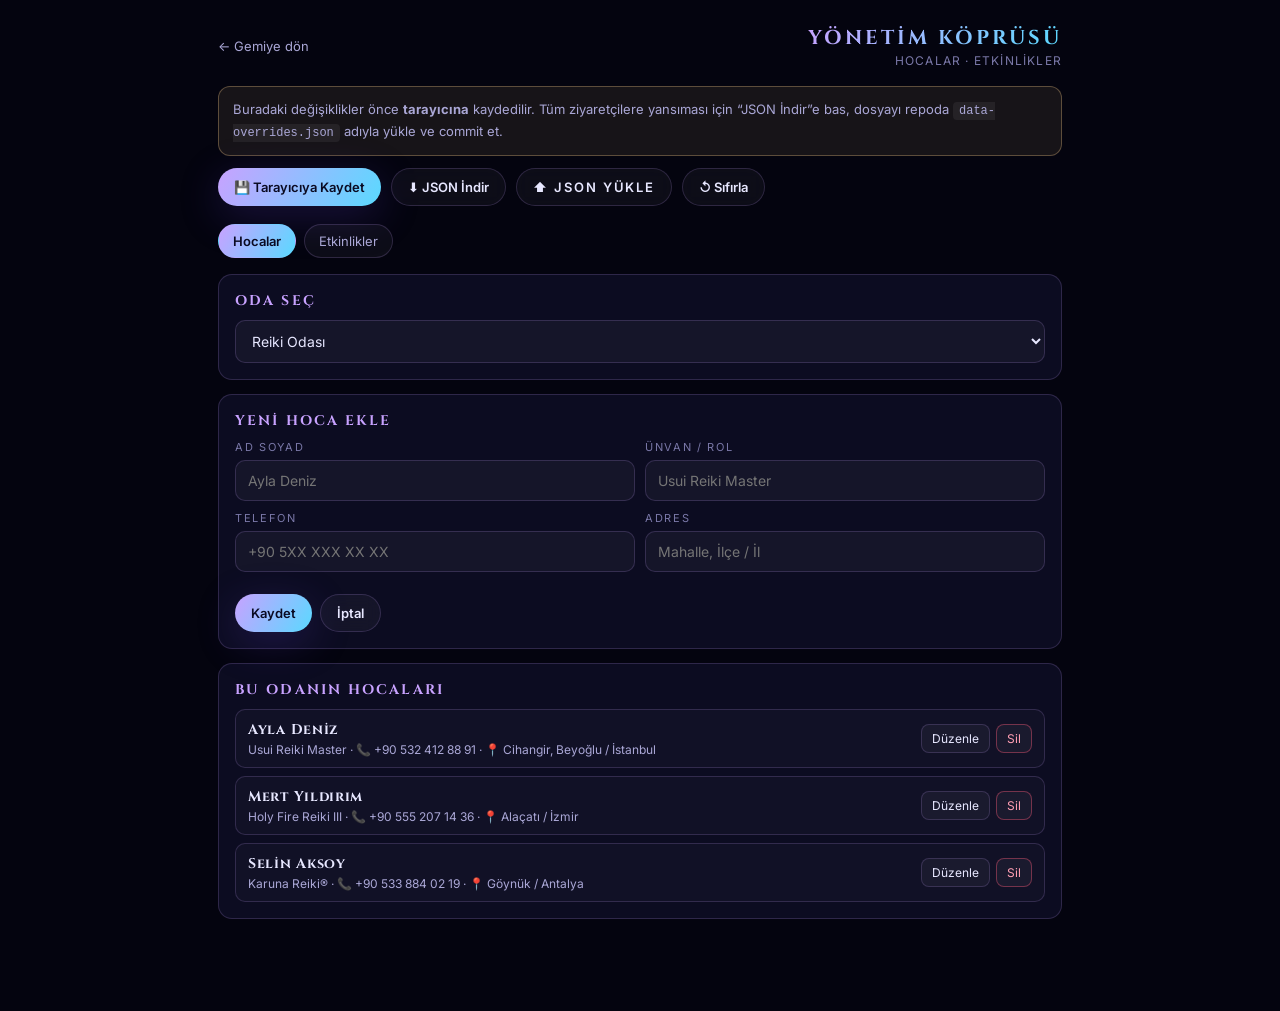
==== admin.html @ c4960a3a "Yonetim panosu: hocalari ve etkinlikleri tarayicidan yonet - admin.html: hocalar (oda bazinda) + etk" ====
<!DOCTYPE html>
<html lang="tr">
<head>
  <meta charset="UTF-8" />
  <meta name="viewport" content="width=device-width, initial-scale=1.0" />
  <meta name="theme-color" content="#06061a" />
  <title>Kozmik Gemi · Kaptan Köprüsü Yönetim</title>
  <link rel="stylesheet" href="styles.css" />
  <link href="https://fonts.googleapis.com/css2?family=Cinzel:wght@400;600;700&family=Inter:wght@300;400;500;600&display=swap" rel="stylesheet">
  <style>
    body { padding-bottom: 40px; }
    .admin-shell { max-width: 880px; margin: 0 auto; padding: 24px 18px 40px; }
    .admin-head { display: flex; align-items: center; gap: 14px; margin-bottom: 18px; }
    .admin-head h1 { font-size: 20px; letter-spacing: .15em; background: linear-gradient(120deg, var(--accent), var(--accent-2)); -webkit-background-clip: text; background-clip: text; color: transparent; }
    .admin-sub { color: var(--ink-mute); font-size: 12px; margin-top: 2px; letter-spacing: .1em; text-transform: uppercase; }
    .tabs { display: flex; gap: 8px; flex-wrap: wrap; margin-bottom: 16px; }
    .tabs button { background: rgba(255,255,255,0.04); border: 1px solid var(--line); color: var(--ink-dim); padding: 8px 14px; border-radius: 999px; font-size: 13px; cursor: pointer; }
    .tabs button.active { background: linear-gradient(120deg, var(--accent), var(--accent-2)); color: #0a0a22; border-color: transparent; font-weight: 600; }
    .panel { display: none; }
    .panel.active { display: block; }
    .card { background: var(--card); border: 1px solid var(--line); border-radius: var(--r-md); padding: 16px; margin-bottom: 14px; }
    .card h3 { font-family: 'Cinzel', serif; font-size: 14px; letter-spacing: .15em; text-transform: uppercase; color: var(--accent); margin-bottom: 10px; }
    .grid { display: grid; gap: 10px; }
    @media (min-width: 640px) { .grid.cols-2 { grid-template-columns: 1fr 1fr; } .grid.cols-3 { grid-template-columns: 2fr 2fr 1fr; } }
    label { display: block; font-size: 11px; letter-spacing: .15em; text-transform: uppercase; color: var(--ink-mute); margin-bottom: 6px; }
    input, select, textarea { width: 100%; background: rgba(255,255,255,0.04); border: 1px solid var(--line); color: var(--ink); padding: 11px 12px; border-radius: 10px; font-family: inherit; font-size: 14px; outline: none; }
    input:focus, select:focus, textarea:focus { border-color: var(--accent); }
    textarea { resize: vertical; min-height: 70px; }
    .row-actions { display: flex; gap: 8px; flex-wrap: wrap; margin-top: 12px; }
    .row-actions .btn { padding: 10px 16px; font-size: 13px; }
    .row-actions .btn.danger { background: rgba(255, 90, 120, 0.12); color: #ff9eb3; border: 1px solid rgba(255, 90, 120, 0.4); }
    .row-actions .btn.danger:hover { background: rgba(255, 90, 120, 0.2); }
    .list { display: flex; flex-direction: column; gap: 8px; }
    .item { display: grid; grid-template-columns: 1fr auto; gap: 10px; align-items: center; padding: 10px 12px; background: rgba(255,255,255,0.025); border: 1px solid var(--line); border-radius: 10px; }
    .item h6 { margin: 0; font-size: 14px; color: var(--ink); font-family: 'Cinzel', serif; letter-spacing: .05em; }
    .item .meta { color: var(--ink-dim); font-size: 12px; margin-top: 3px; }
    .item .ctl { display: flex; gap: 6px; }
    .ctl button { padding: 6px 10px; font-size: 12px; border-radius: 8px; background: rgba(255,255,255,0.04); border: 1px solid var(--line); color: var(--ink); cursor: pointer; }
    .ctl button:hover { background: rgba(255,255,255,0.08); }
    .ctl button.danger { color: #ff9eb3; border-color: rgba(255,90,120,0.4); }
    .toolbar { display: flex; gap: 10px; flex-wrap: wrap; margin: 12px 0 18px; }
    .toolbar .btn { padding: 10px 16px; font-size: 13px; }
    .hint { background: rgba(255, 210, 138, 0.08); border: 1px solid rgba(255, 210, 138, 0.3); color: var(--ink-dim); padding: 12px 14px; border-radius: 12px; font-size: 13px; line-height: 1.6; }
    .hint code { background: rgba(255,255,255,0.06); padding: 2px 6px; border-radius: 4px; font-size: 12px; }
    .toast { position: fixed; bottom: 20px; left: 50%; transform: translateX(-50%); background: linear-gradient(120deg, var(--accent), var(--accent-2)); color: #0a0a22; padding: 10px 18px; border-radius: 999px; font-weight: 600; font-size: 13px; box-shadow: var(--shadow); opacity: 0; transition: opacity .2s, transform .2s; pointer-events: none; z-index: 100; }
    .toast.show { opacity: 1; transform: translate(-50%, -8px); }
    .empty { color: var(--ink-mute); text-align: center; padding: 20px; font-size: 13px; }
    a.back { color: var(--ink-dim); text-decoration: none; font-size: 13px; }
  </style>
</head>
<body>
  <canvas id="starfield" aria-hidden="true"></canvas>
  <div class="nebula" aria-hidden="true"></div>

  <div class="admin-shell">
    <div class="admin-head">
      <a class="back" href="index.html">← Gemiye dön</a>
      <div style="margin-left:auto;text-align:right">
        <h1>YÖNETİM KÖPRÜSÜ</h1>
        <div class="admin-sub">Hocalar · Etkinlikler</div>
      </div>
    </div>

    <div class="hint">
      Buradaki değişiklikler önce <strong>tarayıcına</strong> kaydedilir. Tüm ziyaretçilere yansıması için “JSON İndir”e bas, dosyayı repoda <code>data-overrides.json</code> adıyla yükle ve commit et.
    </div>

    <div class="toolbar">
      <button class="btn primary" id="saveLocal">💾 Tarayıcıya Kaydet</button>
      <button class="btn ghost" id="exportJson">⬇ JSON İndir</button>
      <label class="btn ghost" style="cursor:pointer;margin:0">
        ⬆ JSON Yükle <input id="importJson" type="file" accept="application/json" style="display:none" />
      </label>
      <button class="btn ghost" id="resetAll">↺ Sıfırla</button>
    </div>

    <div class="tabs">
      <button data-tab="teachers" class="active">Hocalar</button>
      <button data-tab="events">Etkinlikler</button>
    </div>

    <!-- Teachers panel -->
    <section class="panel active" id="panel-teachers">
      <div class="card">
        <h3>Oda Seç</h3>
        <select id="roomPick"></select>
      </div>

      <div class="card">
        <h3 id="teacherFormTitle">Yeni Hoca Ekle</h3>
        <form id="teacherForm" class="grid cols-2">
          <input type="hidden" id="tIndex" value="-1" />
          <div><label>Ad Soyad</label><input id="tName" required placeholder="Ayla Deniz" /></div>
          <div><label>Ünvan / Rol</label><input id="tRole" required placeholder="Usui Reiki Master" /></div>
          <div><label>Telefon</label><input id="tPhone" required placeholder="+90 5XX XXX XX XX" /></div>
          <div><label>Adres</label><input id="tAddr" required placeholder="Mahalle, İlçe / İl" /></div>
          <div class="row-actions" style="grid-column:1/-1">
            <button type="submit" class="btn primary">Kaydet</button>
            <button type="button" class="btn ghost" id="tCancel">İptal</button>
          </div>
        </form>
      </div>

      <div class="card">
        <h3>Bu Odanın Hocaları</h3>
        <div class="list" id="teachersList"></div>
      </div>
    </section>

    <!-- Events panel -->
    <section class="panel" id="panel-events">
      <div class="card">
        <h3 id="eventFormTitle">Yeni Etkinlik Ekle</h3>
        <form id="eventForm" class="grid cols-2">
          <input type="hidden" id="eId" value="" />
          <div><label>Başlık</label><input id="eTitle" required placeholder="Dolunay Gong Banyosu" /></div>
          <div><label>Oda</label><select id="eRoom" required></select></div>
          <div><label>Tarih · Saat</label><input id="eDate" type="datetime-local" required /></div>
          <div><label>Etiket</label><input id="eTag" required placeholder="Ses Şifası" /></div>
          <div style="grid-column:1/-1"><label>Yer</label><input id="eWhere" required placeholder="İstanbul · Kuzguncuk Bahçe" /></div>
          <div style="grid-column:1/-1"><label>Hoca</label><input id="eTeacher" required placeholder="Aslı Tunç" /></div>
          <div class="row-actions" style="grid-column:1/-1">
            <button type="submit" class="btn primary">Kaydet</button>
            <button type="button" class="btn ghost" id="eCancel">İptal</button>
          </div>
        </form>
      </div>

      <div class="card">
        <h3>Tüm Etkinlikler (Tarih Sıralı)</h3>
        <div class="list" id="eventsList"></div>
      </div>
    </section>
  </div>

  <div class="toast" id="toast"></div>

  <script src="data.js"></script>
  <script src="admin.js"></script>
</body>
</html>
---- styles.css ----
:root {
  --bg-0: #04040f;
  --bg-1: #0a0a22;
  --bg-2: #14143a;
  --ink: #e7e7ff;
  --ink-dim: #aaa7d6;
  --ink-mute: #7a78a8;
  --accent: #c8a2ff;
  --accent-2: #5ad9ff;
  --accent-3: #ffd28a;
  --line: rgba(200, 162, 255, 0.18);
  --card: rgba(20, 20, 50, 0.55);
  --card-strong: rgba(20, 20, 50, 0.85);
  --shadow: 0 10px 40px rgba(90, 60, 200, 0.25);
  --r-lg: 22px;
  --r-md: 14px;
  --r-sm: 10px;
  --pad: 18px;
  --maxw: 520px;
}

* { box-sizing: border-box; }
html, body { margin: 0; padding: 0; background: var(--bg-0); color: var(--ink); font-family: 'Inter', system-ui, -apple-system, 'Segoe UI', sans-serif; -webkit-font-smoothing: antialiased; overflow-x: hidden; }
body { min-height: 100vh; min-height: 100dvh; padding-bottom: env(safe-area-inset-bottom); }
h1,h2,h3 { font-family: 'Cinzel', 'Inter', serif; letter-spacing: 0.04em; margin: 0; }
button { font-family: inherit; }
a { color: var(--accent-2); }

/* Backdrop starfield + nebula */
#starfield { position: fixed; inset: 0; z-index: -2; width: 100vw; height: 100vh; }
.nebula {
  position: fixed; inset: -20% -20% auto -20%; height: 80vh; z-index: -1; pointer-events: none;
  background:
    radial-gradient(60% 50% at 20% 30%, rgba(120,80,220,0.35), transparent 60%),
    radial-gradient(50% 40% at 80% 20%, rgba(90,217,255,0.20), transparent 60%),
    radial-gradient(40% 40% at 60% 80%, rgba(255,210,138,0.12), transparent 60%);
  filter: blur(30px);
  animation: drift 30s ease-in-out infinite alternate;
}
@keyframes drift {
  0% { transform: translate3d(0,0,0) scale(1); }
  100% { transform: translate3d(-3%, 2%, 0) scale(1.05); }
}

/* Screen container */
.screen { display: none; max-width: var(--maxw); margin: 0 auto; padding: 0 var(--pad) 110px; min-height: 100vh; min-height: 100dvh; position: relative; }
.screen.active { display: block; }

/* Boarding */
.boarding { display: none; }
.boarding.active { display: flex; align-items: center; justify-content: center; padding: 32px var(--pad); }
.boarding-inner { width: 100%; max-width: 420px; text-align: center; padding: 24px 0; }
.emblem { margin-bottom: 18px; display: flex; justify-content: center; animation: spin 60s linear infinite; }
@keyframes spin { to { transform: rotate(360deg); } }
.brand { font-size: 28px; letter-spacing: 0.3em; background: linear-gradient(120deg, var(--accent), var(--accent-2)); -webkit-background-clip: text; background-clip: text; color: transparent; }
.tagline { color: var(--accent-3); margin: 8px 0 18px; letter-spacing: 0.2em; text-transform: uppercase; font-size: 12px; }
.intro { color: var(--ink-dim); line-height: 1.6; font-size: 15px; margin: 0 0 28px; }
.boarding-meta { display: inline-flex; align-items: center; gap: 8px; margin-top: 20px; color: var(--ink-mute); font-size: 12px; letter-spacing: 0.1em; text-transform: uppercase; }
.dot { width: 6px; height: 6px; border-radius: 50%; background: var(--accent-2); box-shadow: 0 0 12px var(--accent-2); animation: blink 1.8s ease-in-out infinite; }
@keyframes blink { 50% { opacity: 0.4; } }

/* Buttons */
.btn { border: 0; border-radius: 999px; padding: 14px 22px; font-weight: 600; font-size: 15px; cursor: pointer; transition: transform .15s ease, box-shadow .2s ease, background .2s ease; display: inline-flex; align-items: center; justify-content: center; gap: 10px; }
.btn.primary { background: linear-gradient(120deg, var(--accent), var(--accent-2)); color: #0a0a22; box-shadow: var(--shadow); }
.btn.primary:hover { transform: translateY(-1px); }
.btn.ghost { background: rgba(255,255,255,0.04); color: var(--ink); border: 1px solid var(--line); backdrop-filter: blur(8px); }
.btn.ghost:hover { background: rgba(255,255,255,0.08); }
.btn.small { padding: 10px 14px; font-size: 14px; }
.btn.wide { width: 100%; }
.btn.pulse { animation: pulse 2.4s ease-in-out infinite; }
@keyframes pulse { 0%,100% { box-shadow: 0 10px 30px rgba(200,162,255,0.35), 0 0 0 0 rgba(200,162,255,0.4); } 50% { box-shadow: 0 10px 30px rgba(200,162,255,0.5), 0 0 0 14px rgba(200,162,255,0); } }

.icon-btn { width: 40px; height: 40px; border-radius: 50%; background: rgba(255,255,255,0.04); color: var(--ink); border: 1px solid var(--line); display: inline-flex; align-items: center; justify-content: center; cursor: pointer; backdrop-filter: blur(8px); }
.icon-btn:hover { background: rgba(255,255,255,0.08); }
.link-btn { background: none; border: 0; color: var(--accent-2); font-size: 13px; cursor: pointer; }
.bdot { width: 8px; height: 8px; border-radius: 50%; background: var(--accent-3); box-shadow: 0 0 12px var(--accent-3); }

/* Topbar */
.topbar { display: flex; align-items: center; justify-content: space-between; padding: 16px 0 8px; position: sticky; top: 0; z-index: 30; background: linear-gradient(180deg, rgba(4,4,15,0.85) 60%, transparent); backdrop-filter: blur(10px); }
.topbar-title { font-family: 'Cinzel', serif; letter-spacing: 0.15em; font-size: 14px; color: var(--ink); }
.logo-mini { display: flex; align-items: center; gap: 10px; }
.logo-mini .ring { width: 18px; height: 18px; border-radius: 50%; border: 1.5px solid var(--accent); position: relative; }
.logo-mini .ring::before { content:""; position:absolute; inset:3px; border-radius:50%; border:1px solid var(--accent-2); }
.logo-text { font-family: 'Cinzel', serif; letter-spacing: 0.2em; font-size: 13px; color: var(--ink-dim); }

/* Hero on bridge */
.bridge-hero { padding: 18px 4px 20px; }
.overline { color: var(--accent-3); text-transform: uppercase; letter-spacing: 0.25em; font-size: 11px; margin: 0 0 6px; }
.bridge-hero h2 { font-size: 26px; line-height: 1.2; background: linear-gradient(120deg, #fff, var(--accent)); -webkit-background-clip: text; background-clip: text; color: transparent; }
.lede { color: var(--ink-dim); line-height: 1.6; margin: 10px 0 16px; font-size: 15px; }

/* Sections */
.section { margin-top: 8px; }
.section-title { font-size: 14px; letter-spacing: 0.2em; text-transform: uppercase; color: var(--ink-dim); margin: 18px 4px 12px; }
.row-between { display: flex; align-items: center; justify-content: space-between; padding-right: 4px; }

/* Rooms grid */
.rooms { display: grid; grid-template-columns: repeat(2, 1fr); gap: 12px; }
.room-card {
  position: relative;
  border-radius: var(--r-md);
  padding: 16px 14px 14px;
  background: var(--card);
  border: 1px solid var(--line);
  text-align: left;
  cursor: pointer;
  color: var(--ink);
  overflow: hidden;
  transition: transform .15s ease, border-color .2s ease, background .2s ease;
  min-height: 140px;
}
.room-card:hover { transform: translateY(-2px); border-color: rgba(200,162,255,0.4); }
.room-card .glow { position: absolute; inset: -30% -30% auto auto; width: 80%; height: 80%; border-radius: 50%; opacity: .6; filter: blur(30px); pointer-events: none; }
.room-card .ico { font-size: 24px; }
.room-card h4 { font-family: 'Cinzel', serif; font-size: 15px; margin: 8px 0 4px; letter-spacing: 0.08em; }
.room-card p { color: var(--ink-dim); font-size: 12px; margin: 0; line-height: 1.45; }
.room-card .freq { position: absolute; right: 12px; top: 12px; font-size: 10px; letter-spacing: 0.15em; color: var(--ink-mute); text-transform: uppercase; }

/* Events */
.events { display: flex; flex-direction: column; gap: 10px; }
.event-card {
  display: grid; grid-template-columns: 56px 1fr auto; gap: 12px;
  align-items: center;
  padding: 12px;
  background: var(--card);
  border: 1px solid var(--line);
  border-radius: var(--r-md);
}
.event-date { text-align: center; padding: 8px 6px; border-radius: var(--r-sm); background: rgba(255,255,255,0.04); border: 1px solid var(--line); }
.event-date .d { font-size: 18px; font-weight: 700; color: var(--ink); line-height: 1; }
.event-date .m { font-size: 10px; letter-spacing: 0.15em; color: var(--accent-3); text-transform: uppercase; }
.event-info h5 { margin: 0; font-size: 14px; color: var(--ink); font-family: 'Cinzel', serif; letter-spacing: 0.05em; }
.event-info p { margin: 4px 0 0; color: var(--ink-dim); font-size: 12px; }
.event-tag { font-size: 10px; letter-spacing: 0.15em; text-transform: uppercase; color: var(--accent); border: 1px solid var(--line); padding: 4px 8px; border-radius: 999px; white-space: nowrap; }

.filter-row { display: flex; gap: 8px; overflow-x: auto; padding: 8px 0 12px; scrollbar-width: none; }
.filter-row::-webkit-scrollbar { display: none; }
.chip { background: rgba(255,255,255,0.04); border: 1px solid var(--line); color: var(--ink-dim); padding: 8px 12px; border-radius: 999px; font-size: 12px; white-space: nowrap; cursor: pointer; }
.chip.active { background: linear-gradient(120deg, var(--accent), var(--accent-2)); color: #0a0a22; border-color: transparent; font-weight: 600; }

/* Footer */
.footer { margin-top: 28px; padding: 20px 0 8px; border-top: 1px solid var(--line); color: var(--ink-mute); font-size: 12px; text-align: center; }
.footer p { color: var(--ink-dim); font-style: italic; margin: 0 0 6px; }

/* Tabbar */
.tabbar { position: fixed; bottom: 0; left: 0; right: 0; z-index: 40; display: grid; grid-template-columns: repeat(4, 1fr); gap: 0; background: rgba(8,8,24,0.85); backdrop-filter: blur(14px); border-top: 1px solid var(--line); padding-bottom: env(safe-area-inset-bottom); }
.tabbar .tab { background: none; border: 0; color: var(--ink-mute); padding: 10px 6px 12px; display: flex; flex-direction: column; align-items: center; gap: 4px; font-size: 11px; cursor: pointer; }
.tabbar .tab.active { color: var(--accent); }
.tabbar .tab svg { opacity: .9; }

/* Room screen */
.room-screen .hero {
  position: relative;
  margin: 8px 0 16px;
  padding: 20px;
  border-radius: var(--r-lg);
  background: var(--card-strong);
  border: 1px solid var(--line);
  overflow: hidden;
}
.room-screen .hero .glow { position: absolute; inset: -40% -30% auto auto; width: 90%; height: 90%; border-radius: 50%; filter: blur(40px); opacity: .55; pointer-events: none; }
.room-screen .hero .ico-big { font-size: 36px; }
.room-screen .hero h2 { margin: 10px 0 6px; font-size: 24px; background: linear-gradient(120deg, #fff, var(--accent)); -webkit-background-clip: text; background-clip: text; color: transparent; }
.room-screen .hero .freq { color: var(--accent-3); font-size: 11px; letter-spacing: 0.2em; text-transform: uppercase; }
.room-screen .hero p { color: var(--ink-dim); line-height: 1.6; margin: 10px 0 0; font-size: 14px; }

.scroll-card {
  background: var(--card);
  border: 1px solid var(--line);
  border-radius: var(--r-md);
  padding: 16px;
  margin-bottom: 12px;
}
.scroll-card h3 { font-size: 14px; letter-spacing: 0.15em; text-transform: uppercase; color: var(--accent); margin-bottom: 10px; }
.scroll-card p, .scroll-card li { color: var(--ink-dim); line-height: 1.65; font-size: 14px; }
.scroll-card ul { margin: 6px 0 0 18px; padding: 0; }
.scroll-card li { margin: 4px 0; }

.teacher {
  display: grid; grid-template-columns: 48px 1fr; gap: 12px;
  padding: 12px; border-radius: var(--r-md); border: 1px solid var(--line);
  background: rgba(255,255,255,0.025); margin-bottom: 10px;
}
.teacher .avatar { width: 48px; height: 48px; border-radius: 50%; background: linear-gradient(135deg, var(--accent), var(--accent-2)); display: flex; align-items: center; justify-content: center; color: #0a0a22; font-weight: 700; font-family: 'Cinzel', serif; }
.teacher h6 { margin: 0; font-size: 14px; color: var(--ink); font-family: 'Cinzel', serif; letter-spacing: 0.05em; }
.teacher .role { color: var(--accent-3); font-size: 11px; letter-spacing: 0.15em; text-transform: uppercase; }
.teacher .meta { color: var(--ink-dim); font-size: 12px; margin: 6px 0 8px; line-height: 1.5; }
.teacher .actions { display: flex; gap: 8px; flex-wrap: wrap; }
.teacher .actions a { font-size: 12px; padding: 6px 10px; border-radius: 999px; background: rgba(255,255,255,0.04); border: 1px solid var(--line); color: var(--ink); text-decoration: none; display: inline-flex; align-items: center; gap: 6px; }
.teacher .actions a:hover { background: rgba(255,255,255,0.08); }

/* Captain modal */
.modal { position: fixed; inset: 0; z-index: 60; display: none; align-items: flex-end; justify-content: center; }
.modal.open { display: flex; }
.modal-backdrop { position: absolute; inset: 0; background: rgba(0,0,0,0.6); backdrop-filter: blur(6px); }
.modal-card { position: relative; width: 100%; max-width: var(--maxw); background: linear-gradient(180deg, #0e0e2c, #08081c); border-top-left-radius: 24px; border-top-right-radius: 24px; border: 1px solid var(--line); border-bottom: 0; padding: 18px; box-shadow: 0 -20px 60px rgba(0,0,0,0.6); animation: slideUp .25s ease; max-height: 86vh; display: flex; flex-direction: column; }
@keyframes slideUp { from { transform: translateY(20px); opacity: 0; } to { transform: translateY(0); opacity: 1; } }
@media (min-width: 640px) { .modal { align-items: center; } .modal-card { border-radius: 24px; border-bottom: 1px solid var(--line); margin: 20px; } }

.captain-header { display: flex; align-items: center; gap: 12px; padding-bottom: 12px; border-bottom: 1px solid var(--line); }
.captain-header h3 { font-size: 16px; }
.muted { color: var(--ink-mute); font-size: 11px; margin: 2px 0 0; letter-spacing: 0.1em; text-transform: uppercase; }
.ml-auto { margin-left: auto; }

.chat { flex: 1; overflow-y: auto; padding: 14px 2px; display: flex; flex-direction: column; gap: 8px; min-height: 260px; }
.msg { max-width: 86%; padding: 10px 14px; border-radius: 16px; font-size: 14px; line-height: 1.5; }
.msg.bot { align-self: flex-start; background: rgba(200,162,255,0.10); border: 1px solid var(--line); color: var(--ink); border-bottom-left-radius: 4px; }
.msg.user { align-self: flex-end; background: linear-gradient(120deg, var(--accent), var(--accent-2)); color: #0a0a22; border-bottom-right-radius: 4px; }

.quick { display: flex; flex-wrap: wrap; gap: 6px; padding: 6px 0 10px; }
.quick button { background: rgba(255,255,255,0.04); border: 1px solid var(--line); color: var(--ink-dim); padding: 8px 12px; border-radius: 999px; font-size: 12px; cursor: pointer; }
.quick button:hover { color: var(--ink); }

.composer { display: flex; gap: 8px; padding-top: 8px; border-top: 1px solid var(--line); }
.composer input { flex: 1; background: rgba(255,255,255,0.04); border: 1px solid var(--line); color: var(--ink); padding: 12px 14px; border-radius: 999px; font-size: 14px; outline: none; }
.composer input:focus { border-color: var(--accent); }

@media (min-width: 720px) {
  :root { --maxw: 720px; }
  .rooms { grid-template-columns: repeat(3, 1fr); }
  .bridge-hero h2 { font-size: 34px; }
}
@media (min-width: 1024px) {
  :root { --maxw: 960px; }
  .rooms { grid-template-columns: repeat(4, 1fr); }
}
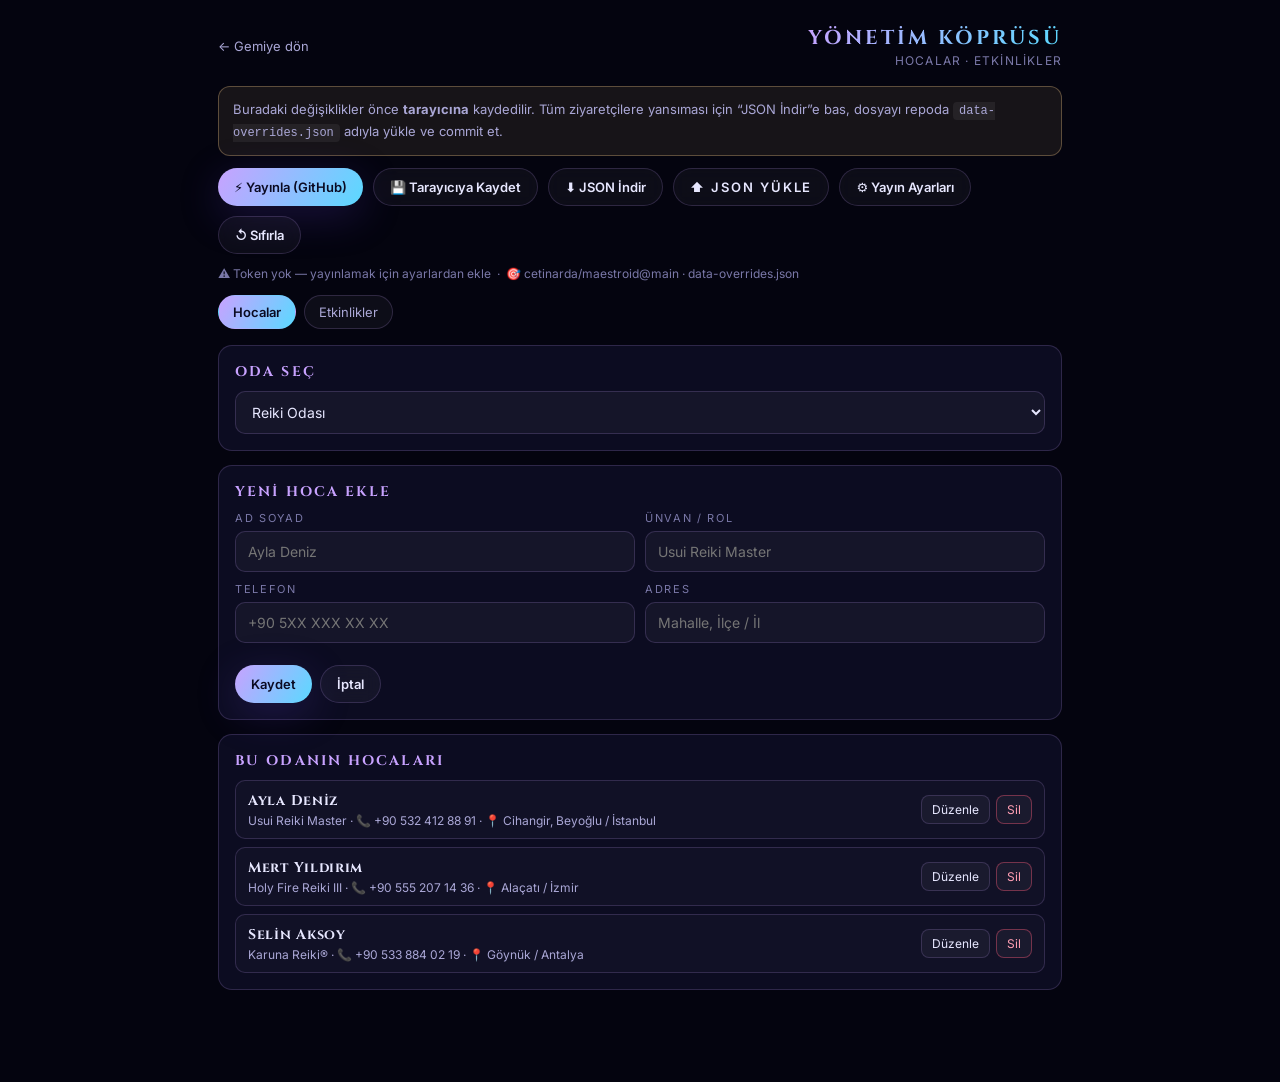
==== commit 8ea489a9: "Tek tik yayinlama: GitHub API ile data-overrides.json commit - Yayin Ayarlari modali: owner/repo/bra" ====
--- a/admin.html
+++ b/admin.html
@@ -66,12 +66,48 @@
     </div>
 
     <div class="toolbar">
-      <button class="btn primary" id="saveLocal">💾 Tarayıcıya Kaydet</button>
+      <button class="btn primary" id="publishBtn">⚡ Yayınla (GitHub)</button>
+      <button class="btn ghost" id="saveLocal">💾 Tarayıcıya Kaydet</button>
       <button class="btn ghost" id="exportJson">⬇ JSON İndir</button>
       <label class="btn ghost" style="cursor:pointer;margin:0">
         ⬆ JSON Yükle <input id="importJson" type="file" accept="application/json" style="display:none" />
       </label>
+      <button class="btn ghost" id="settingsBtn">⚙ Yayın Ayarları</button>
       <button class="btn ghost" id="resetAll">↺ Sıfırla</button>
+    </div>
+    <div id="publishStatus" style="font-size:12px;color:var(--ink-mute);margin:-6px 0 14px"></div>
+
+    <!-- Publish settings modal -->
+    <div id="cfgModal" class="modal" aria-hidden="true">
+      <div class="modal-backdrop" data-cfg-close></div>
+      <div class="modal-card" style="max-width:560px">
+        <div class="captain-header">
+          <h3 style="margin:0">Yayın Ayarları</h3>
+          <button class="icon-btn ml-auto" data-cfg-close aria-label="Kapat">
+            <svg viewBox="0 0 24 24" width="22" height="22" fill="none" stroke="currentColor" stroke-width="1.8" stroke-linecap="round" stroke-linejoin="round"><path d="M18 6L6 18M6 6l12 12"/></svg>
+          </button>
+        </div>
+        <div style="padding-top:14px">
+          <div class="hint" style="margin-bottom:14px">
+            <strong>Fine-grained Personal Access Token</strong> üret:
+            <a href="https://github.com/settings/personal-access-tokens/new" target="_blank" rel="noopener">github.com/settings/personal-access-tokens/new</a><br/>
+            • Sadece <code>cetinarda/maestroid</code> reposunu seç<br/>
+            • Permissions → <strong>Contents: Read and write</strong><br/>
+            • Token kalıcı olarak <strong>sadece bu tarayıcıda</strong> saklanır.
+          </div>
+          <div class="grid cols-2" style="display:grid;gap:10px;grid-template-columns:1fr 1fr">
+            <div><label>Owner</label><input id="cfgOwner" placeholder="cetinarda" /></div>
+            <div><label>Repo</label><input id="cfgRepo" placeholder="maestroid" /></div>
+            <div><label>Branch</label><input id="cfgBranch" placeholder="main" /></div>
+            <div><label>Dosya yolu</label><input id="cfgPath" placeholder="data-overrides.json" /></div>
+            <div style="grid-column:1/-1"><label>GitHub Token (PAT)</label><input id="cfgToken" type="password" placeholder="github_pat_..." /></div>
+          </div>
+          <div class="row-actions" style="margin-top:14px">
+            <button class="btn primary" id="cfgSave">Kaydet</button>
+            <button class="btn ghost" id="cfgClear">Token'ı Sil</button>
+          </div>
+        </div>
+      </div>
     </div>
 
     <div class="tabs">
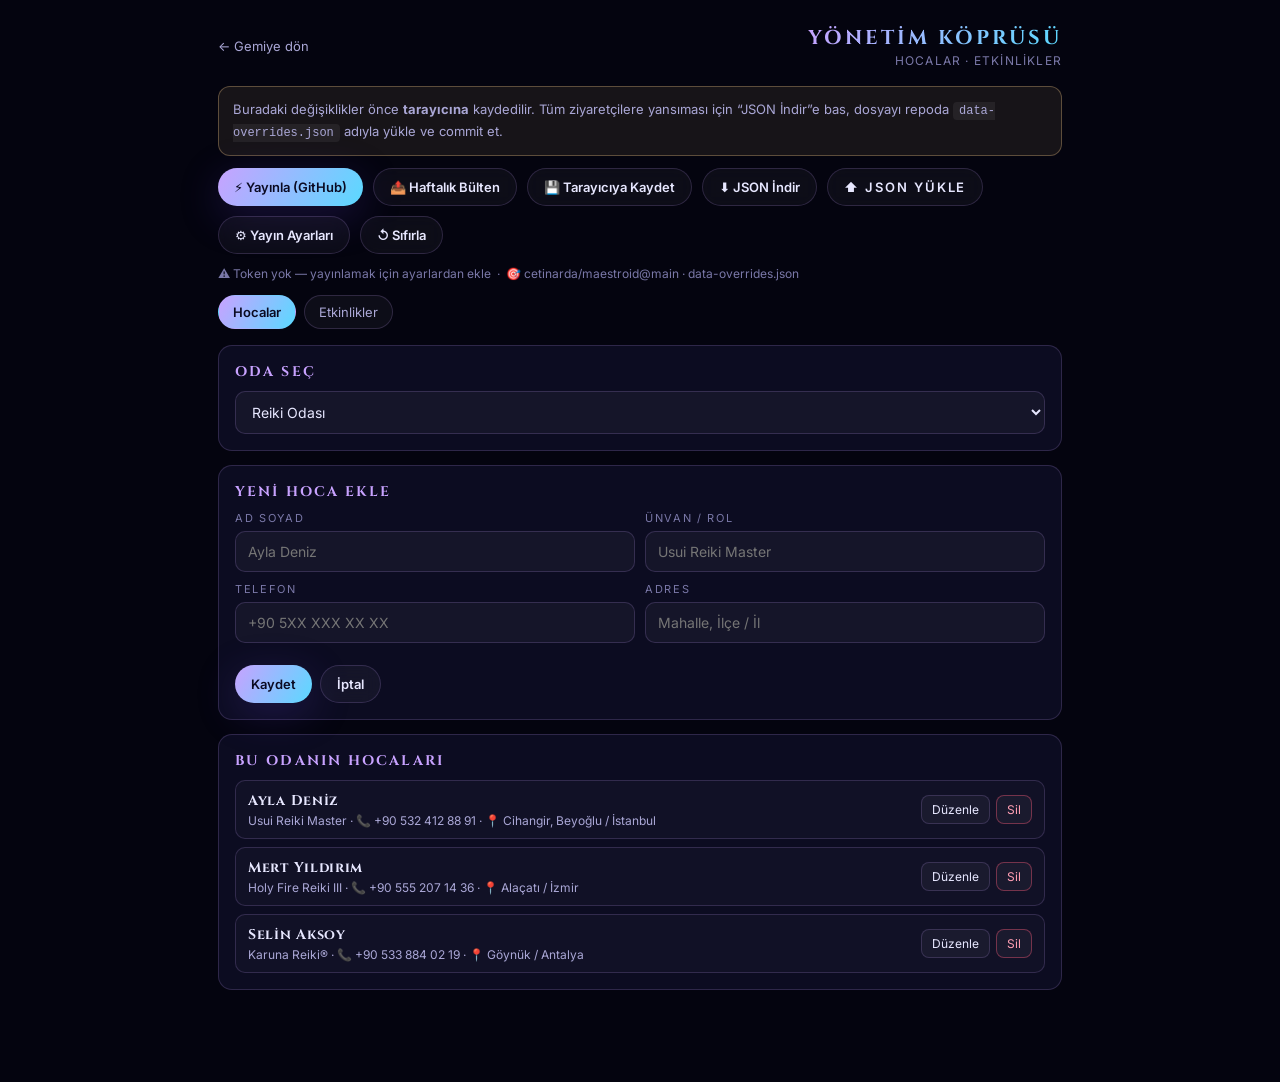
==== commit 431e10a4: "Paylasim otomasyonu + Sakin hizalanma uygulamasi entegrasyonu Paylasim: - Her etkinlikte 'Paylas' bu" ====
--- a/admin.html
+++ b/admin.html
@@ -67,6 +67,7 @@
 
     <div class="toolbar">
       <button class="btn primary" id="publishBtn">⚡ Yayınla (GitHub)</button>
+      <button class="btn ghost" id="digestAdminBtn">📤 Haftalık Bülten</button>
       <button class="btn ghost" id="saveLocal">💾 Tarayıcıya Kaydet</button>
       <button class="btn ghost" id="exportJson">⬇ JSON İndir</button>
       <label class="btn ghost" style="cursor:pointer;margin:0">
--- a/styles.css
+++ b/styles.css
@@ -215,6 +215,40 @@
 .composer input { flex: 1; background: rgba(255,255,255,0.04); border: 1px solid var(--line); color: var(--ink); padding: 12px 14px; border-radius: 999px; font-size: 14px; outline: none; }
 .composer input:focus { border-color: var(--accent); }
 
+/* Sakin · hizalanma */
+.sakin-card { position: relative; display: grid; grid-template-columns: 56px 1fr auto; align-items: center; gap: 14px; width: 100%; padding: 16px; background: linear-gradient(135deg, rgba(111,230,193,0.12), rgba(90,217,255,0.10) 50%, rgba(200,162,255,0.12)); border: 1px solid rgba(111,230,193,0.35); border-radius: var(--r-md); color: var(--ink); cursor: pointer; text-align: left; overflow: hidden; transition: transform .15s ease, border-color .2s ease; }
+.sakin-card:hover { transform: translateY(-2px); border-color: rgba(111,230,193,0.6); }
+.sakin-glow { position: absolute; inset: -40% -30% auto auto; width: 80%; height: 80%; border-radius: 50%; background: radial-gradient(closest-side, rgba(111,230,193,0.6), transparent 70%); filter: blur(30px); pointer-events: none; opacity: .7; }
+.sakin-icon { width: 56px; height: 56px; border-radius: 50%; background: linear-gradient(135deg, #6fe6c1, #5ad9ff); color: #0a0a22; display: flex; align-items: center; justify-content: center; box-shadow: 0 6px 20px rgba(111,230,193,0.35); }
+.sakin-text h4 { font-family: 'Cinzel', serif; font-size: 16px; letter-spacing: 0.08em; margin: 0 0 4px; }
+.sakin-text p { margin: 0; color: var(--ink-dim); font-size: 12px; line-height: 1.5; }
+.sakin-cta { font-size: 12px; color: #6fe6c1; letter-spacing: 0.15em; text-transform: uppercase; white-space: nowrap; }
+
+.sakin-intro { padding: 12px 4px 14px; }
+.iframe-wrap { position: relative; border: 1px solid var(--line); border-radius: var(--r-md); overflow: hidden; background: rgba(0,0,0,0.4); height: calc(100vh - 280px); min-height: 520px; margin-bottom: 90px; }
+.iframe-wrap iframe { width: 100%; height: 100%; border: 0; display: block; }
+.iframe-fallback { position: absolute; inset: 0; display: flex; flex-direction: column; align-items: center; justify-content: center; gap: 16px; padding: 20px; text-align: center; color: var(--ink-dim); background: rgba(8,8,24,0.95); }
+
+/* Share */
+.share-grid { display: grid; grid-template-columns: repeat(4, 1fr); gap: 10px; padding: 8px 0 4px; }
+@media (min-width: 480px) { .share-grid { grid-template-columns: repeat(6, 1fr); } }
+.share-btn { background: rgba(255,255,255,0.04); border: 1px solid var(--line); color: var(--ink); border-radius: 14px; padding: 12px 6px; display: flex; flex-direction: column; align-items: center; gap: 6px; cursor: pointer; font-size: 11px; transition: transform .15s ease, background .2s ease; }
+.share-btn:hover { background: rgba(255,255,255,0.08); transform: translateY(-1px); }
+.share-btn .ic { width: 36px; height: 36px; border-radius: 50%; display: flex; align-items: center; justify-content: center; color: #fff; font-size: 18px; }
+.ic.wa { background: linear-gradient(135deg, #25d366, #128c7e); }
+.ic.tg { background: linear-gradient(135deg, #2aabee, #229ed9); }
+.ic.x  { background: linear-gradient(135deg, #000, #333); border: 1px solid #555; }
+.ic.fb { background: linear-gradient(135deg, #1877f2, #0a4db5); }
+.ic.ig { background: linear-gradient(135deg, #feda75, #fa7e1e, #d62976, #962fbf, #4f5bd5); }
+.ic.em { background: linear-gradient(135deg, #c8a2ff, #5ad9ff); color: #0a0a22; }
+.ic.cp { background: rgba(255,255,255,0.1); border: 1px solid var(--line); }
+.ic.ns { background: linear-gradient(135deg, var(--accent-3), #ff9ec7); color: #0a0a22; }
+
+.event-card { position: relative; }
+.event-share { background: rgba(255,255,255,0.06); border: 1px solid var(--line); color: var(--ink); width: 32px; height: 32px; border-radius: 50%; display: flex; align-items: center; justify-content: center; cursor: pointer; margin-left: 6px; flex-shrink: 0; }
+.event-share:hover { background: rgba(255,255,255,0.12); }
+.event-card { grid-template-columns: 56px 1fr auto auto; }
+
 @media (min-width: 720px) {
   :root { --maxw: 720px; }
   .rooms { grid-template-columns: repeat(3, 1fr); }
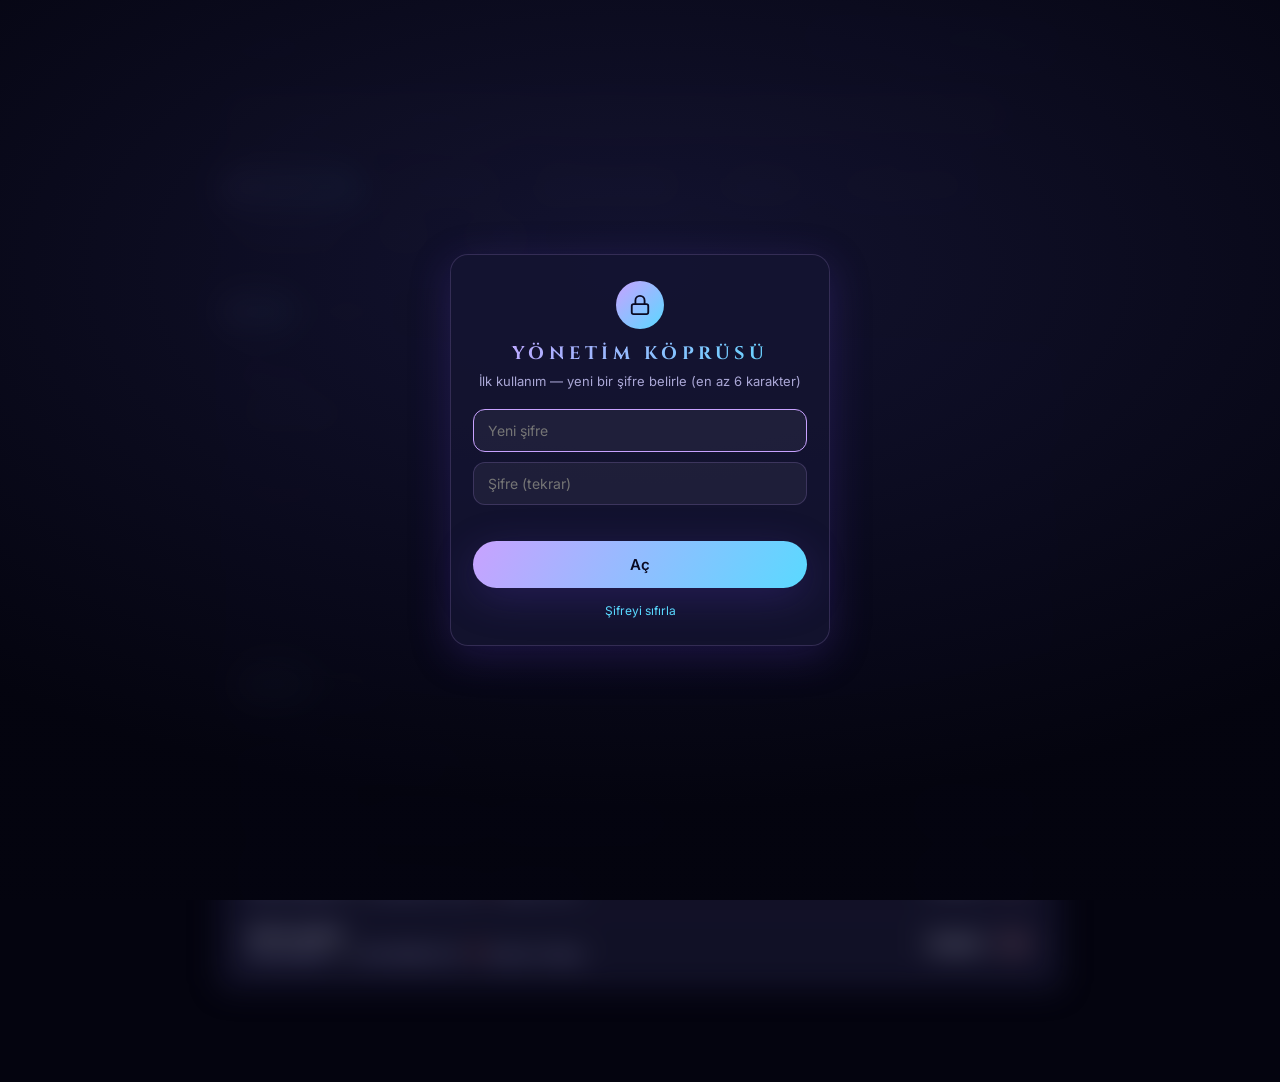
==== commit d9b62cd8: "Admin paneline sifre kilidi: PBKDF2 + salt, ilk kullanim setup'i - auth.js: SubtleCrypto PBKDF2 (200" ====
--- a/admin.html
+++ b/admin.html
@@ -5,6 +5,7 @@
   <meta name="viewport" content="width=device-width, initial-scale=1.0" />
   <meta name="theme-color" content="#06061a" />
   <title>Kozmik Gemi · Kaptan Köprüsü Yönetim</title>
+  <link rel="icon" href="data:image/svg+xml;utf8,&lt;svg xmlns='http://www.w3.org/2000/svg' viewBox='0 0 64 64'&gt;&lt;defs&gt;&lt;linearGradient id='g' x1='0' x2='1' y1='0' y2='1'&gt;&lt;stop offset='0' stop-color='%23c8a2ff'/&gt;&lt;stop offset='1' stop-color='%235ad9ff'/&gt;&lt;/linearGradient&gt;&lt;/defs&gt;&lt;rect width='64' height='64' rx='14' fill='%23040414'/&gt;&lt;circle cx='32' cy='32' r='22' fill='none' stroke='url(%23g)' stroke-width='2'/&gt;&lt;circle cx='32' cy='32' r='14' fill='none' stroke='url(%23g)' stroke-width='1.3'/&gt;&lt;circle cx='32' cy='32' r='5' fill='url(%23g)'/&gt;&lt;/svg&gt;" />
   <link rel="stylesheet" href="styles.css" />
   <link href="https://fonts.googleapis.com/css2?family=Cinzel:wght@400;600;700&family=Inter:wght@300;400;500;600&display=swap" rel="stylesheet">
   <style>
@@ -75,6 +76,7 @@
       </label>
       <button class="btn ghost" id="settingsBtn">⚙ Yayın Ayarları</button>
       <button class="btn ghost" id="resetAll">↺ Sıfırla</button>
+      <button class="btn ghost" id="lockBtn" title="Yönetimi kilitle">🔒 Kilitle</button>
     </div>
     <div id="publishStatus" style="font-size:12px;color:var(--ink-mute);margin:-6px 0 14px"></div>
 
@@ -172,6 +174,7 @@
 
   <div class="toast" id="toast"></div>
 
+  <script src="auth.js"></script>
   <script src="data.js"></script>
   <script src="admin.js"></script>
 </body>
--- a/styles.css
+++ b/styles.css
@@ -216,18 +216,13 @@
 .composer input:focus { border-color: var(--accent); }
 
 /* Sakin · hizalanma */
-.sakin-card { position: relative; display: grid; grid-template-columns: 56px 1fr auto; align-items: center; gap: 14px; width: 100%; padding: 16px; background: linear-gradient(135deg, rgba(111,230,193,0.12), rgba(90,217,255,0.10) 50%, rgba(200,162,255,0.12)); border: 1px solid rgba(111,230,193,0.35); border-radius: var(--r-md); color: var(--ink); cursor: pointer; text-align: left; overflow: hidden; transition: transform .15s ease, border-color .2s ease; }
+.sakin-card { position: relative; display: grid; grid-template-columns: 56px 1fr auto; align-items: center; gap: 14px; width: 100%; padding: 16px; background: linear-gradient(135deg, rgba(111,230,193,0.12), rgba(90,217,255,0.10) 50%, rgba(200,162,255,0.12)); border: 1px solid rgba(111,230,193,0.35); border-radius: var(--r-md); color: var(--ink); cursor: pointer; text-align: left; overflow: hidden; transition: transform .15s ease, border-color .2s ease; text-decoration: none; }
 .sakin-card:hover { transform: translateY(-2px); border-color: rgba(111,230,193,0.6); }
 .sakin-glow { position: absolute; inset: -40% -30% auto auto; width: 80%; height: 80%; border-radius: 50%; background: radial-gradient(closest-side, rgba(111,230,193,0.6), transparent 70%); filter: blur(30px); pointer-events: none; opacity: .7; }
 .sakin-icon { width: 56px; height: 56px; border-radius: 50%; background: linear-gradient(135deg, #6fe6c1, #5ad9ff); color: #0a0a22; display: flex; align-items: center; justify-content: center; box-shadow: 0 6px 20px rgba(111,230,193,0.35); }
 .sakin-text h4 { font-family: 'Cinzel', serif; font-size: 16px; letter-spacing: 0.08em; margin: 0 0 4px; }
 .sakin-text p { margin: 0; color: var(--ink-dim); font-size: 12px; line-height: 1.5; }
 .sakin-cta { font-size: 12px; color: #6fe6c1; letter-spacing: 0.15em; text-transform: uppercase; white-space: nowrap; }
-
-.sakin-intro { padding: 12px 4px 14px; }
-.iframe-wrap { position: relative; border: 1px solid var(--line); border-radius: var(--r-md); overflow: hidden; background: rgba(0,0,0,0.4); height: calc(100vh - 280px); min-height: 520px; margin-bottom: 90px; }
-.iframe-wrap iframe { width: 100%; height: 100%; border: 0; display: block; }
-.iframe-fallback { position: absolute; inset: 0; display: flex; flex-direction: column; align-items: center; justify-content: center; gap: 16px; padding: 20px; text-align: center; color: var(--ink-dim); background: rgba(8,8,24,0.95); }
 
 /* Share */
 .share-grid { display: grid; grid-template-columns: repeat(4, 1fr); gap: 10px; padding: 8px 0 4px; }
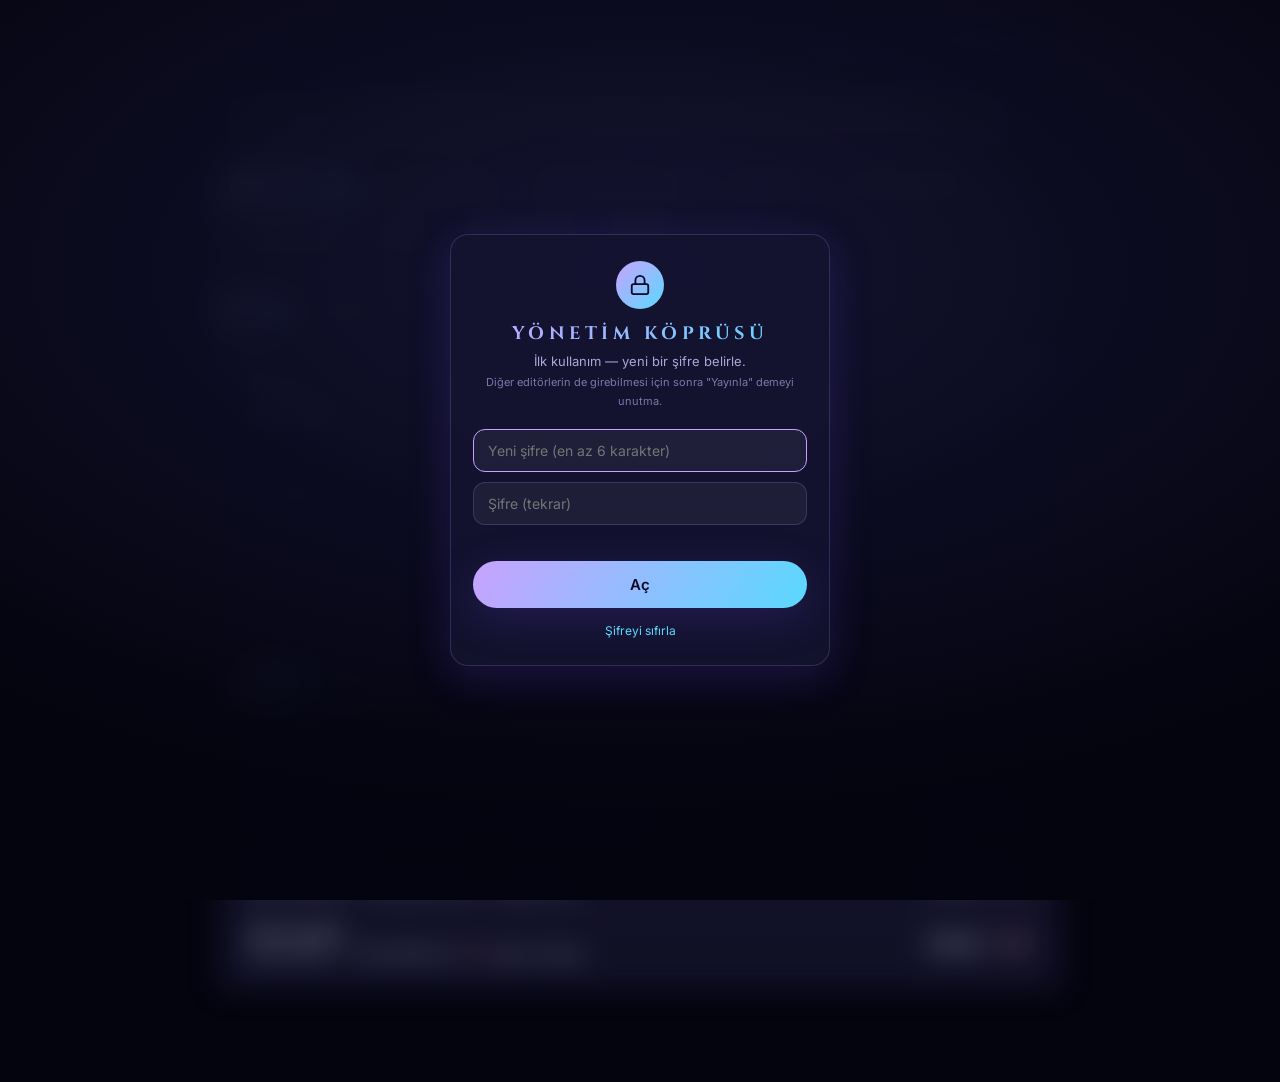
==== commit bf9587d4: "Sifre akisi sadelestirildi: tek tikla belirle ve yayinla - Karmasik sifre modali kaldirildi - 'Sifre" ====
--- a/admin.html
+++ b/admin.html
@@ -76,7 +76,8 @@
       </label>
       <button class="btn ghost" id="settingsBtn">⚙ Yayın Ayarları</button>
       <button class="btn ghost" id="resetAll">↺ Sıfırla</button>
-      <button class="btn ghost" id="lockBtn" title="Yönetimi kilitle">🔒 Kilitle</button>
+      <button class="btn ghost" id="passwordBtn" title="Editörler için paylaşılan şifreyi belirle">🔑 Şifreyi Belirle</button>
+      <button class="btn ghost" id="lockBtn" title="Çıkış yap">🔒 Çıkış</button>
     </div>
     <div id="publishStatus" style="font-size:12px;color:var(--ink-mute);margin:-6px 0 14px"></div>
 
